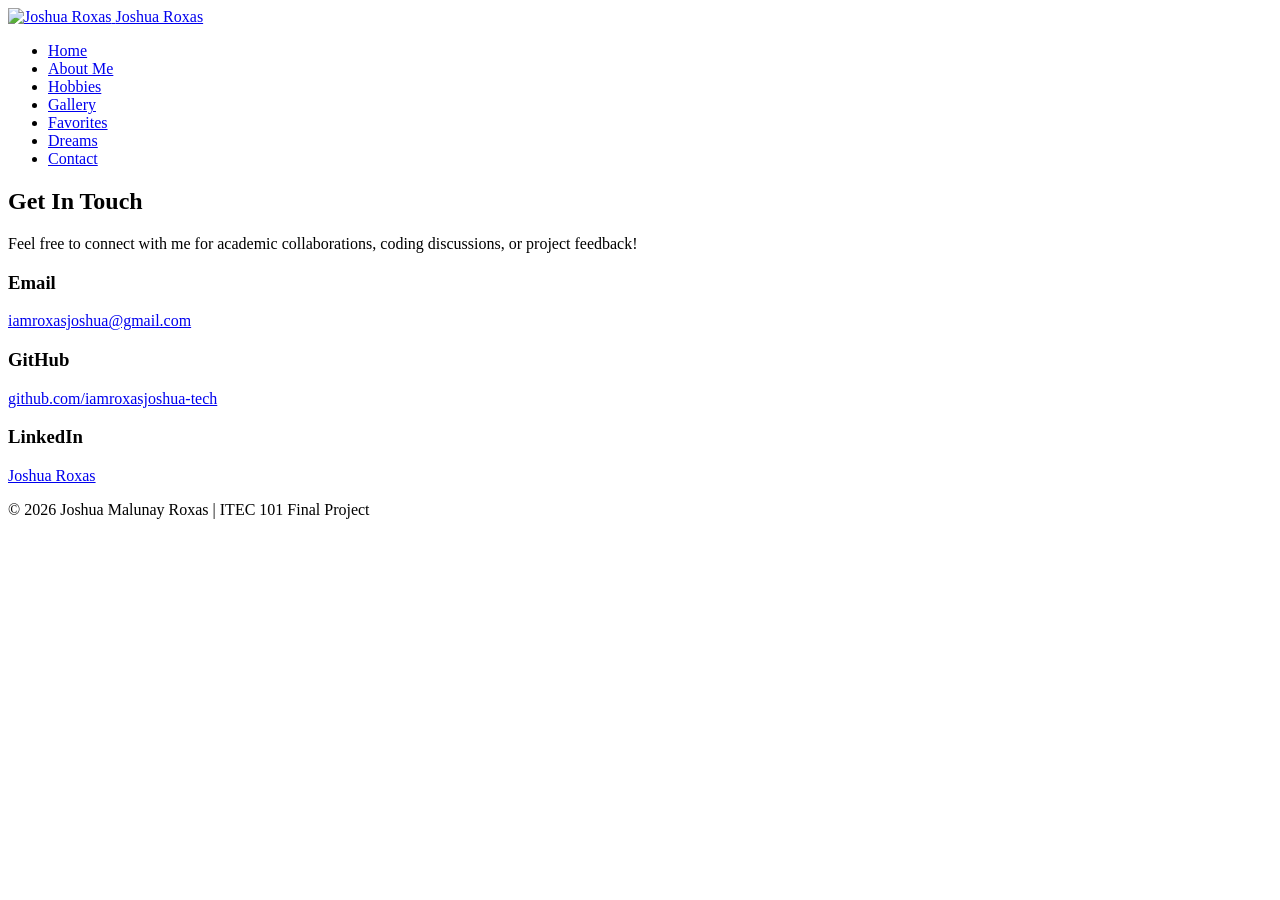
==== contact.html @ 5885ff1d "Add files via upload" ====
<!DOCTYPE html>
<html lang="en">
<head>
    <meta charset="UTF-8">
    <meta name="viewport" content="width=device-width, initial-scale=1.0">
    <title>Contact Me | Joshua M. Roxas</title>
    <link rel="stylesheet" href="css/style.css">
</head>
<body>
    <header>
        <div class="nav-container">
            <a href="index.html" class="brand">
                <img src="images/profile.jpg" alt="Joshua Roxas">
                <span>Joshua Roxas</span>
            </a>
            <nav>
                <ul>
                    <li><a href="index.html">Home</a></li>
                    <li><a href="about.html">About Me</a></li>
                    <li><a href="hobbies.html">Hobbies</a></li>
                    <li><a href="gallery.html">Gallery</a></li>
                    <li><a href="favorites.html">Favorites</a></li>
                    <li><a href="dreams.html">Dreams</a></li>
                    <li><a href="contact.html" class="active">Contact</a></li>
                </ul>
            </nav>
        </div>
    </header>

    <main>
        <section>
            <h2>Get In Touch</h2>
            <p>Feel free to connect with me for academic collaborations, coding discussions, or project feedback!</p>

            <div class="grid-container">
                <div class="card">
                    <h3>Email</h3>
                    <p><a href="mailto:iamroxasjoshua@gmail.com">iamroxasjoshua@gmail.com</a></p>
                </div>
                <div class="card">
                    <h3>GitHub</h3>
                    <p><a href="https://github.com/iamroxasjoshua-tech" target="_blank" rel="noopener noreferrer">github.com/iamroxasjoshua-tech</a></p>
                </div>
                <div class="card">
                    <h3>LinkedIn</h3>
                    <p><a href="https://www.linkedin.com/in/joshua-roxas-966b1242a" target="_blank" rel="noopener noreferrer">Joshua Roxas</a></p>
                </div>
            </div>
        </section>

    <footer>
        <p>&copy; 2026 Joshua Malunay Roxas | ITEC 101 Final Project</p>
    </footer>
</body>
</html>
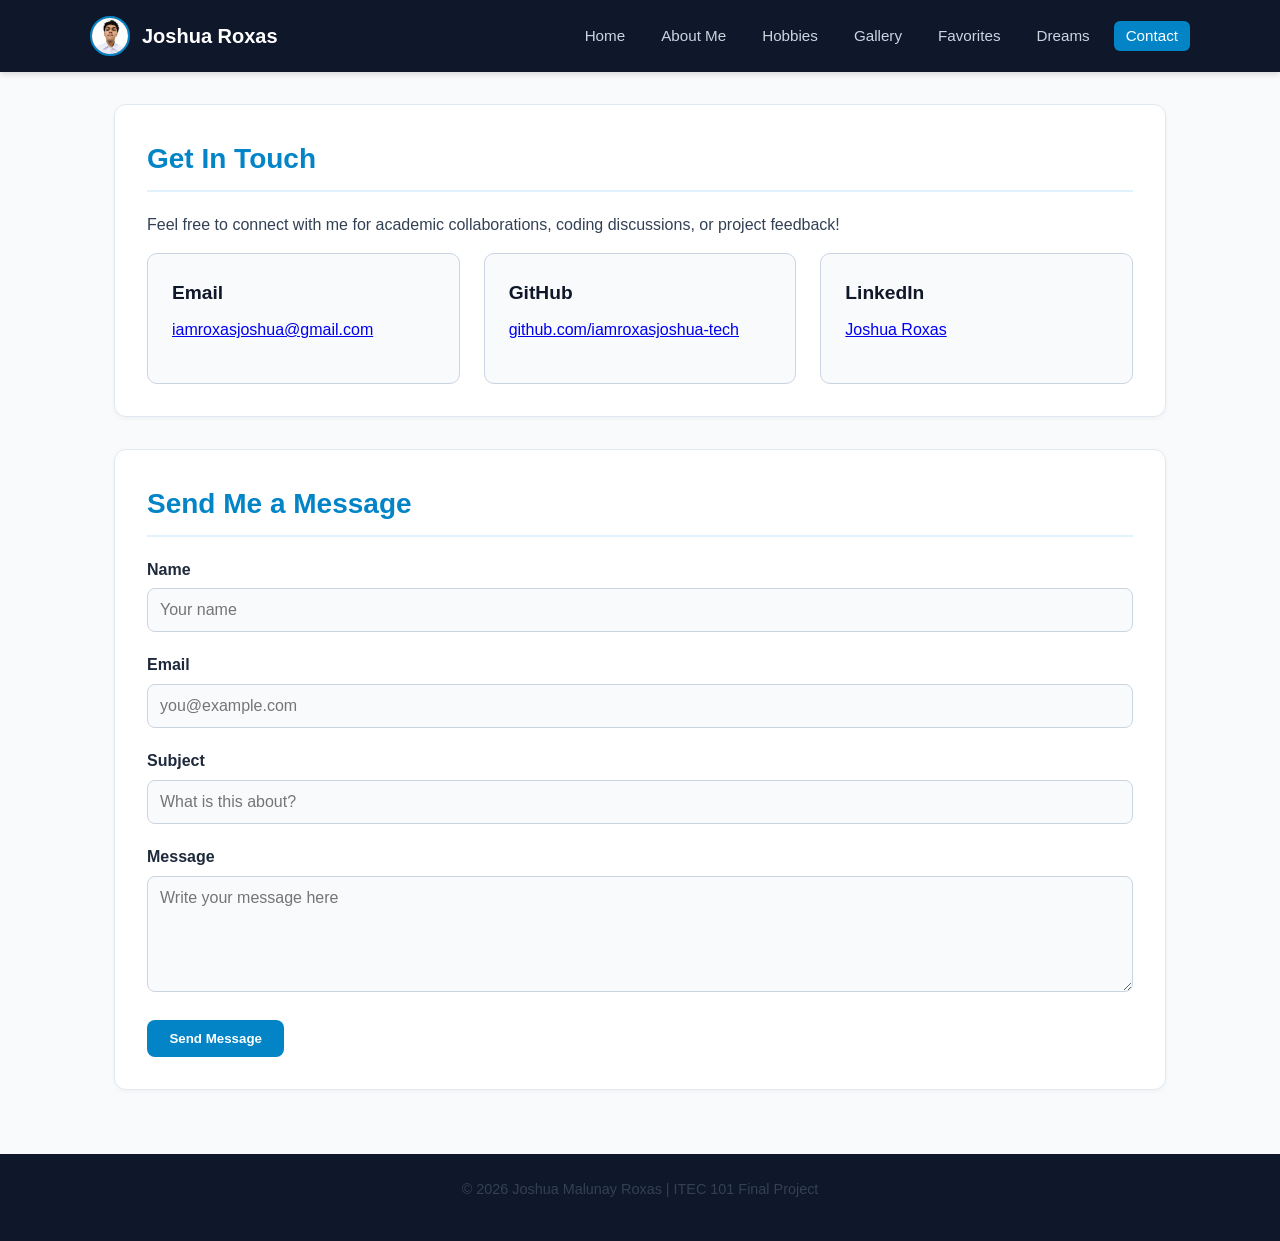
==== commit 9e2055cb: "Add contact form to contact.html Added a contact form section with fields for name, email, subject, " ====
--- a/contact.html
+++ b/contact.html
@@ -48,6 +48,30 @@
             </div>
         </section>
 
+        <section>
+            <h2>Send Me a Message</h2>
+            <form action="#" method="post">
+                <div class="form-group">
+                    <label for="name">Name</label>
+                    <input type="text" id="name" name="name" placeholder="Your name">
+                </div>
+                <div class="form-group">
+                    <label for="email">Email</label>
+                    <input type="email" id="email" name="email" placeholder="you@example.com">
+                </div>
+                <div class="form-group">
+                    <label for="subject">Subject</label>
+                    <input type="text" id="subject" name="subject" placeholder="What is this about?">
+                </div>
+                <div class="form-group">
+                    <label for="message">Message</label>
+                    <textarea id="message" name="message" rows="5" placeholder="Write your message here"></textarea>
+                </div>
+                <button type="submit" class="btn">Send Message</button>
+            </form>
+        </section>
+    </main>
+
     <footer>
         <p>&copy; 2026 Joshua Malunay Roxas | ITEC 101 Final Project</p>
     </footer>
--- a/css/style.css
+++ b/css/style.css
@@ -0,0 +1,299 @@
+* {
+    box-sizing: border-box;
+    margin: 0;
+    padding: 0;
+}
+
+body {
+    font-family: 'Segoe UI', Tahoma, Geneva, Verdana, sans-serif;
+    background-color: #f8fafc;
+    color: #1e293b;
+    line-height: 1.6;
+    display: flex;
+    flex-direction: column;
+    min-height: 100vh;
+}
+
+header {
+    background-color: #0f172a;
+    color: #ffffff;
+    padding: 1rem 2rem;
+    position: sticky;
+    top: 0;
+    z-index: 100;
+    box-shadow: 0 2px 6px rgba(0, 0, 0, 0.15);
+}
+
+.nav-container {
+    max-width: 1100px;
+    margin: 0 auto;
+    display: flex;
+    justify-content: space-between;
+    align-items: center;
+    flex-wrap: wrap;
+    gap: 1rem;
+}
+
+.brand {
+    display: flex;
+    align-items: center;
+    gap: 0.75rem;
+    text-decoration: none;
+    color: #ffffff;
+    font-size: 1.25rem;
+    font-weight: 700;
+}
+
+.brand img {
+    width: 40px;
+    height: 40px;
+    border-radius: 50%;
+    object-fit: cover;
+    border: 2px solid #0284c7;
+}
+
+nav ul {
+    list-style: none;
+    display: flex;
+    flex-wrap: wrap;
+    gap: 0.75rem;
+}
+
+nav a {
+    color: #cbd5e1;
+    text-decoration: none;
+    font-size: 0.95rem;
+    font-weight: 500;
+    padding: 0.4rem 0.75rem;
+    border-radius: 6px;
+    transition: background-color 0.3s, color 0.3s;
+}
+
+nav a:hover,
+nav a.active {
+    background-color: #0284c7;
+    color: #ffffff;
+}
+
+main {
+    flex: 1;
+    max-width: 1100px;
+    width: 100%;
+    margin: 2rem auto;
+    padding: 0 1.5rem;
+}
+
+section {
+    background-color: #ffffff;
+    padding: 2rem;
+    border-radius: 12px;
+    border: 1px solid #e2e8f0;
+    margin-bottom: 2rem;
+    box-shadow: 0 2px 4px rgba(0, 0, 0, 0.04);
+}
+
+h1 {
+    font-size: 2.25rem;
+    color: #0f172a;
+    margin-bottom: 0.75rem;
+}
+
+h2 {
+    font-size: 1.75rem;
+    color: #0284c7;
+    border-bottom: 2px solid #e0f2fe;
+    padding-bottom: 0.5rem;
+    margin-bottom: 1.25rem;
+}
+
+h3 {
+    font-size: 1.2rem;
+    color: #0f172a;
+    margin-bottom: 0.5rem;
+}
+
+p {
+    margin-bottom: 1rem;
+    color: #334155;
+}
+
+#hero {
+    display: flex;
+    align-items: center;
+    justify-content: space-between;
+    gap: 2rem;
+}
+
+.hero-text {
+    flex: 1;
+}
+
+.tagline {
+    display: inline-block;
+    background-color: #e0f2fe;
+    color: #0369a1;
+    padding: 0.35rem 0.85rem;
+    border-radius: 20px;
+    font-size: 0.85rem;
+    font-weight: 600;
+    margin-bottom: 1rem;
+}
+
+.quote-box {
+    background-color: #f1f5f9;
+    border-left: 4px solid #0284c7;
+    padding: 1rem;
+    margin: 1.25rem 0;
+    font-style: italic;
+    color: #475569;
+    border-radius: 0 8px 8px 0;
+}
+
+.hero-img img {
+    width: 260px;
+    height: 260px;
+    border-radius: 16px;
+    object-fit: cover;
+    border: 4px solid #0284c7;
+    box-shadow: 0 8px 16px rgba(0, 0, 0, 0.1);
+}
+
+.btn {
+    display: inline-block;
+    background-color: #0284c7;
+    color: #ffffff;
+    text-decoration: none;
+    padding: 0.7rem 1.4rem;
+    border-radius: 8px;
+    font-weight: 600;
+    border: none;
+    cursor: pointer;
+    transition: background-color 0.3s, transform 0.2s;
+}
+
+.btn:hover {
+    background-color: #0369a1;
+    transform: translateY(-2px);
+}
+
+
+.grid-container {
+    display: grid;
+    grid-template-columns: repeat(auto-fit, minmax(260px, 1fr));
+    gap: 1.5rem;
+    margin-top: 1rem;
+}
+
+.card {
+    background-color: #f8fafc;
+    border: 1px solid #cbd5e1;
+    border-radius: 10px;
+    padding: 1.5rem;
+    transition: transform 0.2s, box-shadow 0.2s;
+}
+
+.card:hover {
+    transform: translateY(-4px);
+    box-shadow: 0 6px 12px rgba(0, 0, 0, 0.08);
+}
+
+.card img {
+    width: 100%;
+    height: 180px;
+    object-fit: cover;
+    border-radius: 8px;
+    margin-bottom: 1rem;
+}
+
+
+ul.styled-list,
+ol.styled-list {
+    margin-left: 1.5rem;
+    margin-bottom: 1rem;
+    color: #334155;
+}
+
+ul.styled-list li,
+ol.styled-list li {
+    margin-bottom: 0.5rem;
+}
+
+
+table {
+    width: 100%;
+    border-collapse: collapse;
+    margin-top: 1rem;
+    margin-bottom: 1.5rem;
+}
+
+th, td {
+    border: 1px solid #cbd5e1;
+    padding: 0.85rem;
+    text-align: left;
+}
+
+th {
+    background-color: #0284c7;
+    color: #ffffff;
+    font-weight: 600;
+}
+
+tr:nth-child(even) {
+    background-color: #f1f5f9;
+}
+
+.form-group {
+    margin-bottom: 1.25rem;
+}
+
+label {
+    display: block;
+    font-weight: 600;
+    margin-bottom: 0.4rem;
+    color: #1e293b;
+}
+
+input[type="text"],
+input[type="email"],
+textarea {
+    width: 100%;
+    padding: 0.75rem;
+    border: 1px solid #cbd5e1;
+    border-radius: 8px;
+    font-family: inherit;
+    font-size: 1rem;
+    background-color: #f8fafc;
+}
+
+input:focus,
+textarea:focus {
+    outline: none;
+    border-color: #0284c7;
+    background-color: #ffffff;
+}
+
+
+footer {
+    background-color: #0f172a;
+    color: #94a3b8;
+    text-align: center;
+    padding: 1.5rem;
+    margin-top: auto;
+    font-size: 0.9rem;
+}
+
+
+@media (max-width: 768px) {
+    #hero {
+        flex-direction: column-reverse;
+        text-align: center;
+    }
+
+    .nav-container {
+        flex-direction: column;
+    }
+
+    nav ul {
+        justify-content: center;
+    }
+}
